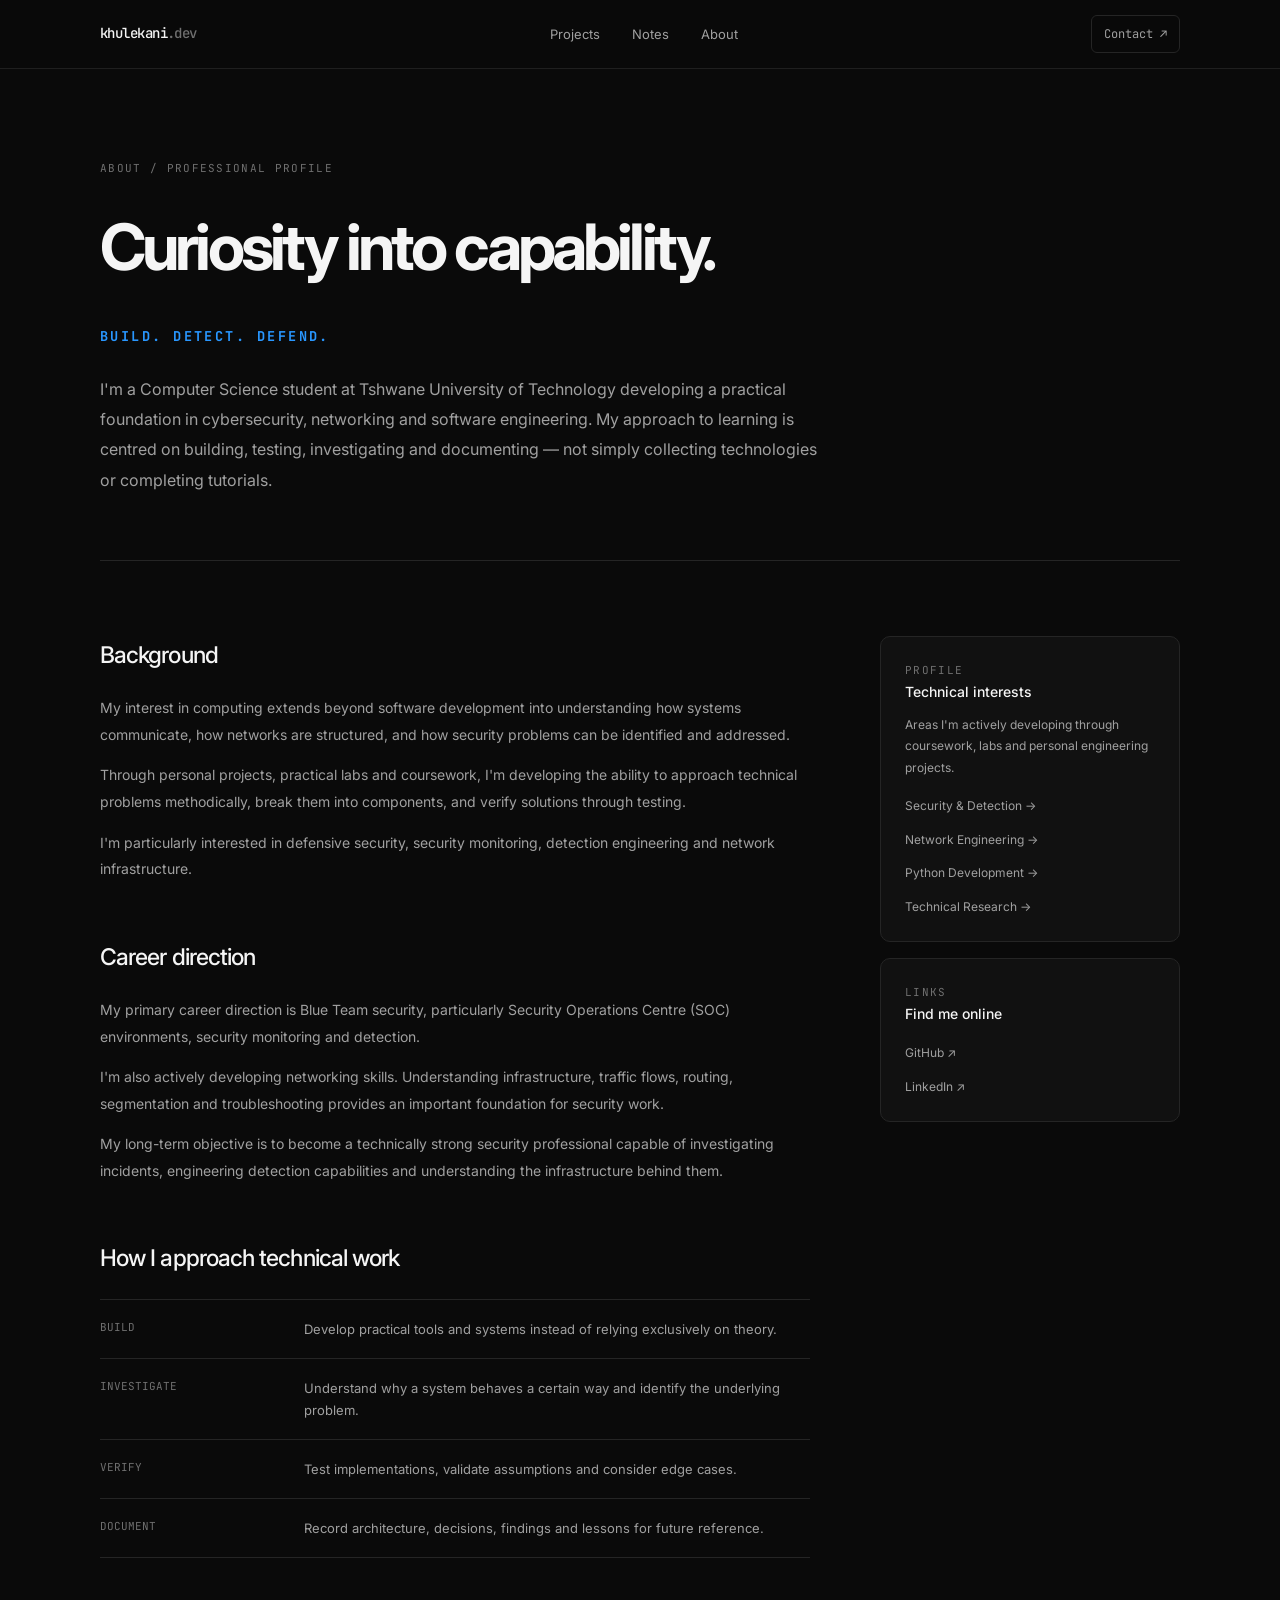
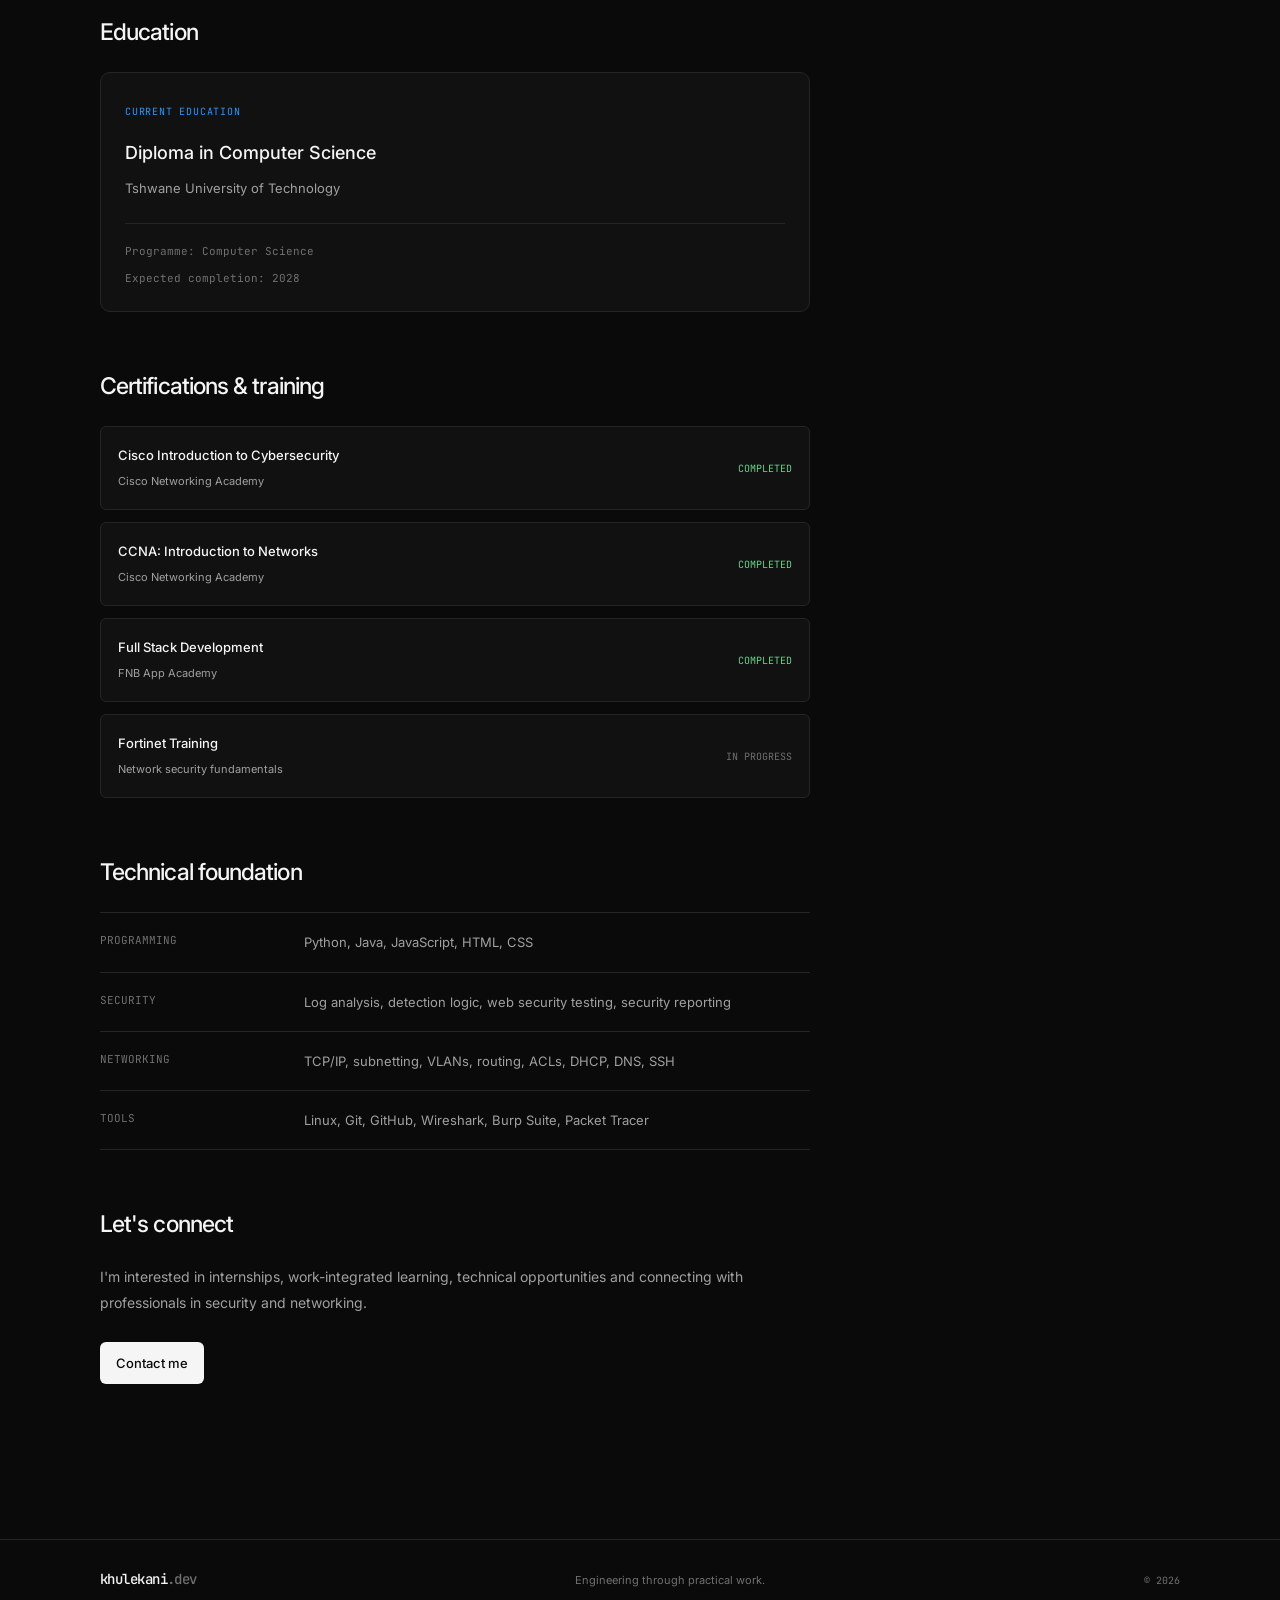
==== about.html @ 245b763f "Full first deployement" ====
<!DOCTYPE html>
<html lang="en">

<head>
    <meta charset="UTF-8">
    <meta name="viewport" content="width=device-width, initial-scale=1.0">

    <title>About | Khulekani Thabethe</title>
    <meta name="description"
        content="About Khulekani Thabethe, Computer Science student focused on cybersecurity, network engineering and software development.">

    <link rel="preconnect" href="https://fonts.googleapis.com">
    <link rel="preconnect" href="https://fonts.gstatic.com" crossorigin>

    <link
        href="https://fonts.googleapis.com/css2?family=Inter:wght@400;500;600;700&family=JetBrains+Mono:wght@400;500&display=swap"
        rel="stylesheet">

    <link rel="stylesheet" href="style.css">

    <style>
        .about-hero {
            padding: 90px 0 65px;
            border-bottom: 1px solid var(--border);
        }

        .about-hero h1 {
            margin-top: 15px;
            font-size: clamp(40px, 6vw, 64px);
            letter-spacing: -0.06em;
        }

        .about-hero .intro {
            max-width: 720px;
            margin-top: 25px;
            color: var(--text-secondary);
            font-size: 16px;
            line-height: 1.9;
        }

        .about-content {
            padding: 75px 0 100px;
        }

        .about-grid {
            display: grid;
            grid-template-columns: 1fr 300px;
            gap: 70px;
            align-items: start;
        }

        .about-main section {
            margin-bottom: 55px;
        }

        .about-main h2 {
            font-size: 23px;
            font-weight: 500;
            letter-spacing: -0.04em;
            margin-bottom: 20px;
        }

        .about-main p {
            color: var(--text-secondary);
            font-size: 14px;
            line-height: 1.9;
            margin-bottom: 14px;
        }

        .education-card {
            padding: 24px;
            border: 1px solid var(--border);
            border-radius: var(--radius-md);
            background: var(--surface);
        }

        .education-card .school-label {
            color: var(--accent);
            font-family: var(--font-mono);
            font-size: 10px;
            letter-spacing: .08em;
        }

        .education-card h3 {
            margin-top: 15px;
            font-size: 18px;
            font-weight: 500;
        }

        .education-card p {
            margin-top: 8px;
            color: var(--text-secondary);
            font-size: 13px;
        }

        .education-meta {
            display: flex;
            flex-direction: column;
            gap: 8px;
            margin-top: 22px;
            padding-top: 18px;
            border-top: 1px solid var(--border);
        }

        .education-meta span {
            font-family: var(--font-mono);
            font-size: 11px;
            color: var(--text-muted);
        }

        .profile-list {
            border-top: 1px solid var(--border);
        }

        .profile-row {
            display: grid;
            grid-template-columns: 180px 1fr;
            gap: 24px;
            padding: 18px 0;
            border-bottom: 1px solid var(--border);
        }

        .profile-row .label {
            color: var(--text-muted);
            font-family: var(--font-mono);
            font-size: 11px;
        }

        .profile-row .value {
            color: var(--text-secondary);
            font-size: 13px;
        }

        .cert-list {
            display: flex;
            flex-direction: column;
            gap: 12px;
        }

        .cert-item {
            display: flex;
            justify-content: space-between;
            align-items: center;
            gap: 20px;
            padding: 17px;
            border: 1px solid var(--border);
            border-radius: var(--radius-sm);
            background: var(--surface);
        }

        .cert-item h3 {
            font-size: 13px;
            font-weight: 500;
        }

        .cert-item p {
            margin: 5px 0 0;
            font-size: 11px;
        }

        .cert-status {
            flex-shrink: 0;
            color: var(--text-muted);
            font-family: var(--font-mono);
            font-size: 10px;
        }

        .cert-status.completed {
            color: var(--green);
        }

        .about-sidebar {
            position: sticky;
            top: 95px;
        }

        .sidebar-card {
            padding: 24px;
            border: 1px solid var(--border);
            border-radius: var(--radius-md);
            background: var(--surface);
            margin-bottom: 16px;
        }

        .sidebar-card h3 {
            font-size: 14px;
            font-weight: 500;
        }

        .sidebar-card p {
            color: var(--text-secondary);
            font-size: 12px;
            margin-top: 10px;
            line-height: 1.8;
        }

        .sidebar-links {
            display: flex;
            flex-direction: column;
            gap: 13px;
            margin-top: 18px;
        }

        .sidebar-links a {
            color: var(--text-secondary);
            font-size: 12px;
            transition: color var(--transition);
        }

        .sidebar-links a:hover {
            color: var(--accent);
        }

        .about-cta {
            margin-top: 25px;
            display: flex;
            flex-wrap: wrap;
            gap: 10px;
        }

        @media(max-width: 800px) {
            .about-grid {
                grid-template-columns: 1fr;
                gap: 40px;
            }

            .about-sidebar {
                position: static;
            }
        }

        @media(max-width: 550px) {
            .profile-row {
                grid-template-columns: 1fr;
                gap: 8px;
            }

            .cert-item {
                align-items: flex-start;
                flex-direction: column;
            }
        }
    </style>
</head>

<body>

    <header class="site-header">
        <div class="container nav-wrapper">

            <a href="index.html" class="brand">
                khulekani<span>.dev</span>
            </a>

            <nav class="nav-links">
                <a href="projects.html">Projects</a>
                <a href="notes.html">Notes</a>
                <a href="about.html">About</a>
            </nav>

            <a href="index.html#contact" class="nav-contact">
                Contact ↗
            </a>

        </div>
    </header>


    <main>

        <section class="about-hero container">

            <span class="section-label">ABOUT / PROFESSIONAL PROFILE</span>

            <h1>Curiosity into capability.</h1>
            <p class="tagline">
                BUILD. DETECT. DEFEND.
            </p>

            <p class="intro">
                I'm a Computer Science student at Tshwane University of
                Technology developing a practical foundation in cybersecurity,
                networking and software engineering.

                My approach to learning is centred on building, testing,
                investigating and documenting — not simply collecting
                technologies or completing tutorials.
            </p>

        </section>


        <section class="about-content container">

            <div class="about-grid">

                <div class="about-main">


                    <!-- Background -->
                    <section>

                        <h2>Background</h2>

                        <p>
                            My interest in computing extends beyond software
                            development into understanding how systems
                            communicate, how networks are structured,
                            and how security problems can be identified
                            and addressed.
                        </p>

                        <p>
                            Through personal projects, practical labs and
                            coursework, I'm developing the ability to approach
                            technical problems methodically, break them into
                            components, and verify solutions through testing.
                        </p>

                        <p>
                            I'm particularly interested in defensive security,
                            security monitoring, detection engineering and
                            network infrastructure.
                        </p>

                    </section>


                    <!-- Career Direction -->
                    <section>

                        <h2>Career direction</h2>

                        <p>
                            My primary career direction is Blue Team security,
                            particularly Security Operations Centre (SOC)
                            environments, security monitoring and detection.
                        </p>

                        <p>
                            I'm also actively developing networking skills.
                            Understanding infrastructure, traffic flows,
                            routing, segmentation and troubleshooting provides
                            an important foundation for security work.
                        </p>

                        <p>
                            My long-term objective is to become a technically
                            strong security professional capable of investigating
                            incidents, engineering detection capabilities and
                            understanding the infrastructure behind them.
                        </p>

                    </section>


                    <!-- Approach -->
                    <section>

                        <h2>How I approach technical work</h2>

                        <div class="profile-list">

                            <div class="profile-row">
                                <span class="label">BUILD</span>
                                <span class="value">
                                    Develop practical tools and systems
                                    instead of relying exclusively on theory.
                                </span>
                            </div>

                            <div class="profile-row">
                                <span class="label">INVESTIGATE</span>
                                <span class="value">
                                    Understand why a system behaves a certain
                                    way and identify the underlying problem.
                                </span>
                            </div>

                            <div class="profile-row">
                                <span class="label">VERIFY</span>
                                <span class="value">
                                    Test implementations, validate assumptions
                                    and consider edge cases.
                                </span>
                            </div>

                            <div class="profile-row">
                                <span class="label">DOCUMENT</span>
                                <span class="value">
                                    Record architecture, decisions, findings
                                    and lessons for future reference.
                                </span>
                            </div>

                        </div>

                    </section>


                    <!-- Education -->
                    <section>

                        <h2>Education</h2>

                        <div class="education-card">

                            <span class="school-label">CURRENT EDUCATION</span>

                            <h3>Diploma in Computer Science</h3>

                            <p>
                                Tshwane University of Technology
                            </p>

                            <div class="education-meta">
                                <span>Programme: Computer Science</span>
                                <span>Expected completion: 2028</span>
                            </div>

                        </div>

                    </section>


                    <!-- Certifications -->
                    <section>

                        <h2>Certifications & training</h2>

                        <div class="cert-list">

                            <article class="cert-item">
                                <div>
                                    <h3>Cisco Introduction to Cybersecurity</h3>
                                    <p>Cisco Networking Academy</p>
                                </div>

                                <span class="cert-status completed">
                                    COMPLETED
                                </span>
                            </article>


                            <article class="cert-item">
                                <div>
                                    <h3>CCNA: Introduction to Networks</h3>
                                    <p>Cisco Networking Academy</p>
                                </div>

                                <span class="cert-status completed">
                                    COMPLETED
                                </span>
                            </article>


                            <article class="cert-item">
                                <div>
                                    <h3>Full Stack Development</h3>
                                    <p>FNB App Academy</p>
                                </div>

                                <span class="cert-status completed">
                                    COMPLETED
                                </span>
                            </article>


                            <article class="cert-item">
                                <div>
                                    <h3>Fortinet Training</h3>
                                    <p>Network security fundamentals</p>
                                </div>

                                <span class="cert-status">
                                    IN PROGRESS
                                </span>
                            </article>

                        </div>

                    </section>


                    <!-- Technical skills -->
                    <section>

                        <h2>Technical foundation</h2>

                        <div class="profile-list">

                            <div class="profile-row">
                                <span class="label">PROGRAMMING</span>
                                <span class="value">
                                    Python, Java, JavaScript, HTML, CSS
                                </span>
                            </div>

                            <div class="profile-row">
                                <span class="label">SECURITY</span>
                                <span class="value">
                                    Log analysis, detection logic,
                                    web security testing, security reporting
                                </span>
                            </div>

                            <div class="profile-row">
                                <span class="label">NETWORKING</span>
                                <span class="value">
                                    TCP/IP, subnetting, VLANs, routing,
                                    ACLs, DHCP, DNS, SSH
                                </span>
                            </div>

                            <div class="profile-row">
                                <span class="label">TOOLS</span>
                                <span class="value">
                                    Linux, Git, GitHub, Wireshark,
                                    Burp Suite, Packet Tracer
                                </span>
                            </div>

                        </div>

                    </section>


                    <!-- CTA -->
                    <section>

                        <h2>Let's connect</h2>

                        <p>
                            I'm interested in internships, work-integrated
                            learning, technical opportunities and connecting
                            with professionals in security and networking.
                        </p>

                        <div class="about-cta">

                            <a href="index.html#contact" class="button button-primary">
                                Contact me
                            </a>

                            <!-- <a href="documents/Khulekani-Thabethe-CV.pdf" class="button button-secondary"
                                target="_blank">
                                Download CV
                            </a> -->

                        </div>

                    </section>

                </div>


                <!-- Sidebar -->
                <aside class="about-sidebar">

                    <div class="sidebar-card">

                        <span class="section-label">PROFILE</span>

                        <h3>Technical interests</h3>

                        <p>
                            Areas I'm actively developing through coursework,
                            labs and personal engineering projects.
                        </p>

                        <div class="sidebar-links">
                            <a href="projects.html">Security & Detection →</a>
                            <a href="projects.html">Network Engineering →</a>
                            <a href="projects.html">Python Development →</a>
                            <a href="notes.html">Technical Research →</a>
                        </div>

                    </div>


                    <div class="sidebar-card">

                        <span class="section-label">LINKS</span>

                        <h3>Find me online</h3>

                        <div class="sidebar-links">

                            <a href="https://github.com/love-eskom" target="_blank" rel="noopener noreferrer">
                                GitHub ↗
                            </a>

                            <a href="https://www.linkedin.com/in/gcinikhaya-thabethe-33167b274/" target="_blank"
                                rel="noopener noreferrer">
                                LinkedIn ↗
                            </a>

                        </div>

                    </div>

                </aside>

            </div>

        </section>

    </main>


    <footer class="site-footer">
        <div class="container footer-content">

            <span class="brand">
                khulekani<span>.dev</span>
            </span>

            <p>Engineering through practical work.</p>

            <span class="footer-copy">© 2026</span>

        </div>
    </footer>

</body>

</html>
---- style.css ----
/* =========================================
   01. DESIGN SYSTEM
========================================= */

:root {
    --bg: #0a0a0a;
    --surface: #111111;
    --surface-raised: #151515;

    --border: #252525;
    --border-hover: #3a3a3a;

    --text: #f5f5f5;
    --text-secondary: #a0a0a0;
    --text-muted: #707070;

    --accent: #2997ff;
    --accent-soft: rgba(41, 151, 255, 0.10);

    --green: #65d68a;

    --font-main: "Inter", sans-serif;
    --font-mono: "JetBrains Mono", monospace;

    --container: 1080px;

    --radius-sm: 6px;
    --radius-md: 10px;
    --radius-lg: 16px;

    --transition: 180ms ease;
}


/* =========================================
   02. RESET
========================================= */

* {
    margin: 0;
    padding: 0;
    box-sizing: border-box;
}

html {
    scroll-behavior: smooth;
}

body {
    background: var(--bg);
    color: var(--text);

    font-family: var(--font-main);
    font-size: 15px;
    line-height: 1.7;

    -webkit-font-smoothing: antialiased;
    -moz-osx-font-smoothing: grayscale;
}

::selection {
    background: var(--accent);
    color: white;
}

a {
    color: inherit;
    text-decoration: none;
}

button,
input,
textarea {
    font: inherit;
}

img {
    max-width: 100%;
    display: block;
}


/* =========================================
   03. UTILITIES
========================================= */

.container {
    width: min(var(--container), calc(100% - 48px));
    margin-inline: auto;
}

.section-label {
    display: block;

    color: var(--text-muted);

    font-family: var(--font-mono);
    font-size: 11px;
    letter-spacing: 0.12em;
    text-transform: uppercase;
}

.text-link {
    color: var(--text-secondary);
    font-size: 13px;

    transition: color var(--transition);
}

.text-link:hover {
    color: var(--text);
}

.section-heading {
    margin-bottom: 36px;
}

.section-heading h2 {
    margin-top: 10px;

    font-size: clamp(26px, 4vw, 34px);
    font-weight: 600;
    letter-spacing: -0.04em;
}

.section-heading-split {
    display: flex;
    align-items: flex-end;
    justify-content: space-between;
    gap: 24px;
}


/* =========================================
   04. NAVIGATION
========================================= */

.site-header {
    position: sticky;
    top: 0;
    z-index: 100;

    background: rgba(10, 10, 10, 0.88);
    backdrop-filter: blur(16px);
    -webkit-backdrop-filter: blur(16px);

    border-bottom: 1px solid rgba(37, 37, 37, 0.8);
}

.nav-wrapper {
    min-height: 68px;

    display: flex;
    align-items: center;
    justify-content: space-between;
    gap: 24px;
}

.brand {
    font-family: var(--font-mono);
    font-size: 14px;
    font-weight: 500;
    letter-spacing: -0.04em;
}

.brand span {
    color: var(--text-muted);
}

.nav-links {
    display: flex;
    align-items: center;
    gap: 32px;
}

.nav-links a {
    color: var(--text-secondary);
    font-size: 13px;

    transition: color var(--transition);
}

.nav-links a:hover {
    color: var(--text);
}

.nav-contact {
    padding: 8px 12px;

    border: 1px solid var(--border);
    border-radius: var(--radius-sm);

    color: var(--text-secondary);

    font-size: 12px;
    font-family: var(--font-mono);

    transition: all var(--transition);
}

.nav-contact span {
    margin-left: 4px;
}

.nav-contact:hover {
    color: var(--text);
    border-color: var(--border-hover);
    background: var(--surface);
}


/* =========================================
   05. HERO
========================================= */

.hero {
    padding-top: 85px;
    padding-bottom: 105px;
}

.hero-meta {
    display: flex;
    align-items: center;
    flex-wrap: wrap;
    gap: 10px;

    margin-bottom: 30px;

    color: var(--text-muted);

    font-family: var(--font-mono);
    font-size: 10px;
    letter-spacing: 0.07em;
}

.status-dot {
    width: 7px;
    height: 7px;

    border-radius: 50%;
    background: var(--green);

    box-shadow: 0 0 10px rgba(101, 214, 138, 0.25);
}

.meta-divider {
    color: #444;
}

.hero h1 {
    max-width: 900px;

    font-size: clamp(40px, 7vw, 76px);
    font-weight: 600;
    line-height: 1.12;
    letter-spacing: -0.065em;
}

.hero h1 span {
    display: block;
    color: var(--text-secondary);
}

.hero-description {
    max-width: 640px;

    margin-top: 28px;

    color: var(--text-secondary);

    font-size: 16px;
    line-height: 1.9;
}

.hero-actions {
    display: flex;
    flex-wrap: wrap;
    gap: 12px;

    margin-top: 32px;
}

.button {
    display: inline-flex;
    align-items: center;
    justify-content: center;
    gap: 10px;

    min-height: 42px;
    padding: 10px 16px;

    border-radius: var(--radius-sm);

    font-size: 13px;
    font-weight: 500;

    transition: all var(--transition);
}

.button-primary {
    background: var(--text);
    color: var(--bg);
}

.button-primary:hover {
    background: white;
    transform: translateY(-1px);
}

.button-secondary {
    background: var(--surface);
    border: 1px solid var(--border);
    color: var(--text);
}

.button-secondary:hover {
    border-color: var(--border-hover);
    background: var(--surface-raised);
}

.hero-links {
    display: flex;
    gap: 24px;

    margin-top: 30px;
}

.hero-links a {
    color: var(--text-muted);
    font-family: var(--font-mono);
    font-size: 12px;

    transition: color var(--transition);
}

.hero-links a:hover {
    color: var(--accent);
}


/* =========================================
   06. CURRENT FOCUS
========================================= */

.focus-section {
    padding: 75px 0;

    background: #0d0d0d;
    border-top: 1px solid var(--border);
    border-bottom: 1px solid var(--border);
}

.focus-grid {
    display: grid;
    grid-template-columns: repeat(3, 1fr);
    gap: 16px;
}

.focus-card {
    padding: 24px;

    border: 1px solid var(--border);
    background: var(--surface);

    border-radius: var(--radius-md);

    transition: border-color var(--transition);
}

.focus-card:hover {
    border-color: var(--border-hover);
}

.focus-number {
    color: var(--accent);

    font-family: var(--font-mono);
    font-size: 11px;
}

.focus-card h3 {
    margin-top: 20px;

    font-size: 17px;
    font-weight: 500;
    letter-spacing: -0.03em;
}

.focus-card p {
    margin-top: 10px;

    color: var(--text-secondary);

    font-size: 13px;
    line-height: 1.8;
}


/* =========================================
   07. PROJECTS
========================================= */

.projects-section {
    padding-top: 100px;
    padding-bottom: 100px;
}

.project-featured {
    padding: 32px;

    border: 1px solid var(--border);
    border-radius: var(--radius-lg);

    background: var(--surface);

    transition: border-color var(--transition);
}

.project-featured:hover {
    border-color: var(--border-hover);
}

.project-topline {
    display: flex;
    align-items: center;
    justify-content: space-between;
    flex-wrap: wrap;
    gap: 12px;
}

.project-id {
    display: flex;
    flex-wrap: wrap;
    align-items: center;
    gap: 12px;
}

.project-index {
    color: var(--text-muted);

    font-family: var(--font-mono);
    font-size: 11px;
}

.project-category {
    color: var(--accent);

    font-family: var(--font-mono);
    font-size: 10px;
    letter-spacing: 0.07em;
}

.project-status {
    padding: 5px 9px;

    border: 1px solid var(--border);
    border-radius: 4px;

    color: var(--text-muted);

    font-family: var(--font-mono);
    font-size: 10px;
}

.status-active {
    color: var(--green);
    border-color: rgba(101, 214, 138, 0.2);
    background: rgba(101, 214, 138, 0.04);
}

.project-featured h3 {
    margin-top: 28px;

    font-size: 30px;
    font-weight: 600;
    letter-spacing: -0.05em;
}

.project-subtitle {
    margin-top: 6px;

    color: var(--text-secondary);
    font-size: 14px;
}

.project-description {
    max-width: 750px;

    margin-top: 20px;

    color: var(--text-secondary);
    font-size: 14px;
    line-height: 1.9;
}


/* Architecture pipeline */

.architecture {
    margin-top: 32px;
    padding: 22px;

    border: 1px solid var(--border);
    border-radius: var(--radius-md);

    background: var(--bg);
}

.architecture-label {
    color: var(--text-muted);

    font-family: var(--font-mono);
    font-size: 10px;
    letter-spacing: 0.1em;
}

.pipeline {
    display: flex;
    align-items: center;
    justify-content: space-between;
    gap: 10px;

    margin-top: 18px;
}

.pipeline-node {
    flex: 1;
    min-width: 0;

    padding: 14px 10px;

    border: 1px solid var(--border);
    border-radius: var(--radius-sm);

    background: var(--surface);

    text-align: center;
}

.pipeline-node small {
    display: block;

    color: var(--text-muted);

    font-family: var(--font-mono);
    font-size: 9px;
}

.pipeline-node strong {
    display: block;
    margin-top: 5px;

    font-size: 11px;
    font-weight: 500;
}

.pipeline-highlight {
    border-color: rgba(41, 151, 255, 0.35);
    background: var(--accent-soft);
}

.pipeline-highlight strong {
    color: var(--accent);
}

.pipeline-arrow {
    color: var(--text-muted);
    font-size: 12px;
}


/* Project footer */

.project-footer {
    display: flex;
    align-items: center;
    justify-content: space-between;
    flex-wrap: wrap;
    gap: 20px;

    margin-top: 26px;
    padding-top: 22px;

    border-top: 1px solid var(--border);
}


/* Project tags */

.tech-stack {
    display: flex;
    flex-wrap: wrap;
    gap: 8px;
}

.tech-stack span {
    padding: 5px 9px;

    border: 1px solid var(--border);
    border-radius: 4px;

    color: var(--text-secondary);

    font-family: var(--font-mono);
    font-size: 10px;
}


/* Project link */

.project-link {
    display: inline-flex;
    align-items: center;
    gap: 8px;

    color: var(--text-secondary);

    font-size: 12px;
    font-weight: 500;

    transition: color var(--transition);
}

.project-link:hover {
    color: var(--accent);
}


/* Project grid */

.project-grid {
    display: grid;
    grid-template-columns: repeat(2, 1fr);
    gap: 16px;

    margin-top: 16px;
}

.project-card {
    display: flex;
    flex-direction: column;

    min-height: 310px;
    padding: 26px;

    border: 1px solid var(--border);
    border-radius: var(--radius-md);

    background: var(--surface);

    transition:
        border-color var(--transition),
        transform var(--transition);
}

.project-card:hover {
    border-color: var(--border-hover);
    transform: translateY(-2px);
}

.project-card h3 {
    margin-top: 24px;

    font-size: 20px;
    font-weight: 500;
    letter-spacing: -0.04em;
}

.project-card p {
    margin-top: 12px;

    color: var(--text-secondary);

    font-size: 13px;
    line-height: 1.8;
}

.project-card .tech-stack {
    margin-top: auto;
    padding-top: 24px;
}

.project-card .project-link {
    margin-top: 22px;
}

.project-card-more {
    justify-content: space-between;

    background:
        radial-gradient(circle at top right,
            rgba(41, 151, 255, 0.07),
            transparent 50%),
        var(--surface);
}

.project-card-more h3 {
    margin-top: 16px;
}

.project-card-more p {
    max-width: 350px;
}


/* =========================================
   08. EXPERTISE
========================================= */

.expertise-section {
    padding: 85px 0;

    border-top: 1px solid var(--border);
    border-bottom: 1px solid var(--border);

    background: #0d0d0d;
}

.expertise-list {
    border-top: 1px solid var(--border);
}

.expertise-row {
    display: grid;
    grid-template-columns: 220px 1fr;
    gap: 40px;

    padding: 28px 0;

    border-bottom: 1px solid var(--border);
}

.expertise-title {
    display: flex;
    align-items: center;
    gap: 14px;
}

.expertise-title span {
    color: var(--text-muted);

    font-family: var(--font-mono);
    font-size: 11px;
}

.expertise-title h3 {
    font-size: 16px;
    font-weight: 500;
}

.expertise-items {
    display: flex;
    flex-wrap: wrap;
    gap: 10px;
}

.expertise-items span {
    padding: 7px 11px;

    border: 1px solid var(--border);
    border-radius: 5px;

    color: var(--text-secondary);

    font-size: 12px;
}


/* =========================================
   09. NOTES
========================================= */

.notes-section {
    padding-top: 100px;
    padding-bottom: 100px;
}

.notes-list {
    border-top: 1px solid var(--border);
}

.note-item {
    display: flex;
    align-items: center;
    justify-content: space-between;
    gap: 24px;

    padding: 28px 0;

    border-bottom: 1px solid var(--border);
}

.note-category {
    color: var(--text-muted);

    font-family: var(--font-mono);
    font-size: 10px;
    letter-spacing: 0.08em;
}

.note-item h3 {
    margin-top: 10px;

    font-size: 17px;
    font-weight: 500;
    letter-spacing: -0.025em;

    transition: color var(--transition);
}

.note-item p {
    margin-top: 6px;

    color: var(--text-secondary);
    font-size: 13px;
}

.note-arrow {
    color: var(--text-muted);
    font-size: 18px;

    transition: all var(--transition);
}

.note-item:hover h3 {
    color: var(--accent);
}

.note-item:hover .note-arrow {
    color: var(--accent);
    transform: translate(3px, -3px);
}


/* =========================================
   10. CONTACT
========================================= */

.contact-section {
    padding-bottom: 80px;
}

.contact-panel {
    display: flex;
    align-items: center;
    justify-content: space-between;
    gap: 40px;

    padding: 40px;

    border: 1px solid var(--border);
    border-radius: var(--radius-lg);

    background:
        radial-gradient(circle at top right,
            rgba(41, 151, 255, 0.06),
            transparent 45%),
        var(--surface);
}

.contact-panel h2 {
    max-width: 600px;

    margin-top: 16px;

    font-size: clamp(27px, 4vw, 38px);
    font-weight: 600;
    letter-spacing: -0.05em;
    line-height: 1.25;
}

.contact-panel h2 span {
    color: var(--text-secondary);
}

.contact-panel p {
    max-width: 500px;

    margin-top: 14px;

    color: var(--text-secondary);
    font-size: 13px;
    line-height: 1.9;
}

.contact-actions {
    display: flex;
    flex-wrap: wrap;
    gap: 10px;
}


/* =========================================
   11. FOOTER
========================================= */

.site-footer {
    border-top: 1px solid var(--border);
}

.footer-content {
    min-height: 80px;

    display: flex;
    align-items: center;
    justify-content: space-between;
    flex-wrap: wrap;
    gap: 16px;
}

.footer-content p {
    color: var(--text-muted);
    font-size: 11px;
}

.footer-copy {
    color: var(--text-muted);

    font-family: var(--font-mono);
    font-size: 10px;
}


/* =========================================
   12. RESPONSIVE
========================================= */

@media (max-width: 800px) {

    .hero {
        padding-top: 90px;
        padding-bottom: 80px;
    }

    .focus-grid {
        grid-template-columns: 1fr;
    }

    .project-grid {
        grid-template-columns: 1fr;
    }

    .expertise-row {
        grid-template-columns: 1fr;
        gap: 20px;
    }

    .contact-panel {
        flex-direction: column;
        align-items: flex-start;
    }

    .pipeline {
        overflow-x: auto;
        justify-content: flex-start;

        padding-bottom: 8px;
    }

    .pipeline-node {
        flex: 0 0 110px;
    }

    .pipeline-arrow {
        flex: 0 0 auto;
    }

}


@media (max-width: 600px) {

    .container {
        width: calc(100% - 32px);
    }

    .nav-wrapper {
        min-height: 62px;
        gap: 12px;
    }

    .nav-links {
        gap: 16px;
    }

    .nav-links a {
        font-size: 11px;
    }

    .nav-contact {
        display: none;
    }

    .hero {
        padding-top: 75px;
        padding-bottom: 70px;
    }

    .hero h1 {
        font-size: 43px;
    }

    .hero-description {
        font-size: 14px;
    }

    .hero-meta {
        font-size: 9px;
        gap: 7px;
    }

    .section-heading-split {
        align-items: flex-start;
        flex-direction: column;
        gap: 12px;
    }

    .project-featured {
        padding: 20px;
    }

    .project-featured h3 {
        font-size: 25px;
    }

    .architecture {
        padding: 14px;
    }

    .project-footer {
        align-items: flex-start;
        flex-direction: column;
    }

    .project-card {
        min-height: 280px;
        padding: 22px;
    }

    .expertise-row {
        padding: 24px 0;
    }

    .note-item {
        align-items: flex-start;
    }

    .note-item h3 {
        font-size: 15px;
    }

    .contact-panel {
        padding: 24px;
    }

    .contact-actions {
        width: 100%;
    }

    .footer-content {
        padding: 20px 0;
        flex-direction: column;
        align-items: flex-start;
    }

}

/* =========================================
   CONTACT FORM
========================================= */

.contact-panel-form {
    display: grid;
    grid-template-columns: 0.9fr 1.1fr;
    align-items: start;
    gap: 55px;
}

.contact-intro h2 {
    max-width: 450px;
    margin-top: 16px;

    font-size: clamp(27px, 4vw, 38px);
    font-weight: 600;
    letter-spacing: -0.05em;
    line-height: 1.25;
}

.contact-intro h2 span {
    color: var(--text-secondary);
}

.contact-intro p {
    max-width: 430px;
    margin-top: 16px;

    color: var(--text-secondary);
    font-size: 13px;
    line-height: 1.9;
}

.contact-direct-links {
    display: flex;
    gap: 20px;
    margin-top: 24px;
}

.contact-direct-links a {
    color: var(--text-muted);
    font-family: var(--font-mono);
    font-size: 11px;

    transition: color var(--transition);
}

.contact-direct-links a:hover {
    color: var(--accent);
}


/* Form */

.contact-form {
    display: flex;
    flex-direction: column;
    gap: 18px;
}

.form-group {
    display: flex;
    flex-direction: column;
    gap: 8px;
}

.form-group label {
    color: var(--text-secondary);
    font-size: 12px;
}

.form-group input,
.form-group textarea {
    width: 100%;

    padding: 12px 14px;

    border: 1px solid var(--border);
    border-radius: var(--radius-sm);

    background: var(--bg);
    color: var(--text);

    font-family: var(--font-main);
    font-size: 13px;

    outline: none;

    transition:
        border-color var(--transition),
        background var(--transition);
}

.form-group input::placeholder,
.form-group textarea::placeholder {
    color: #555;
}

.form-group input:focus,
.form-group textarea:focus {
    border-color: var(--accent);
    background: #0d0d0d;
}

.form-group textarea {
    resize: vertical;
    min-height: 130px;
}

.form-submit {
    width: fit-content;
    border: none;
    cursor: pointer;
}

.form-note {
    color: var(--text-muted);
    font-size: 10px;
    line-height: 1.6;
}

.honeypot {
    display: none !important;
}


/* Responsive contact form */

@media(max-width: 800px) {

    .contact-panel-form {
        grid-template-columns: 1fr;
        gap: 35px;
    }

}

@media(max-width: 600px) {

    .contact-form {
        width: 100%;
    }

    .form-submit {
        width: 100%;
    }

}

.tagline {
    font-family: var(--font-mono);
    font-size: 0.85rem;
    font-weight: 700;
    letter-spacing: 0.18em;
    color: var(--accent);
    margin-top: 1.5rem;
}
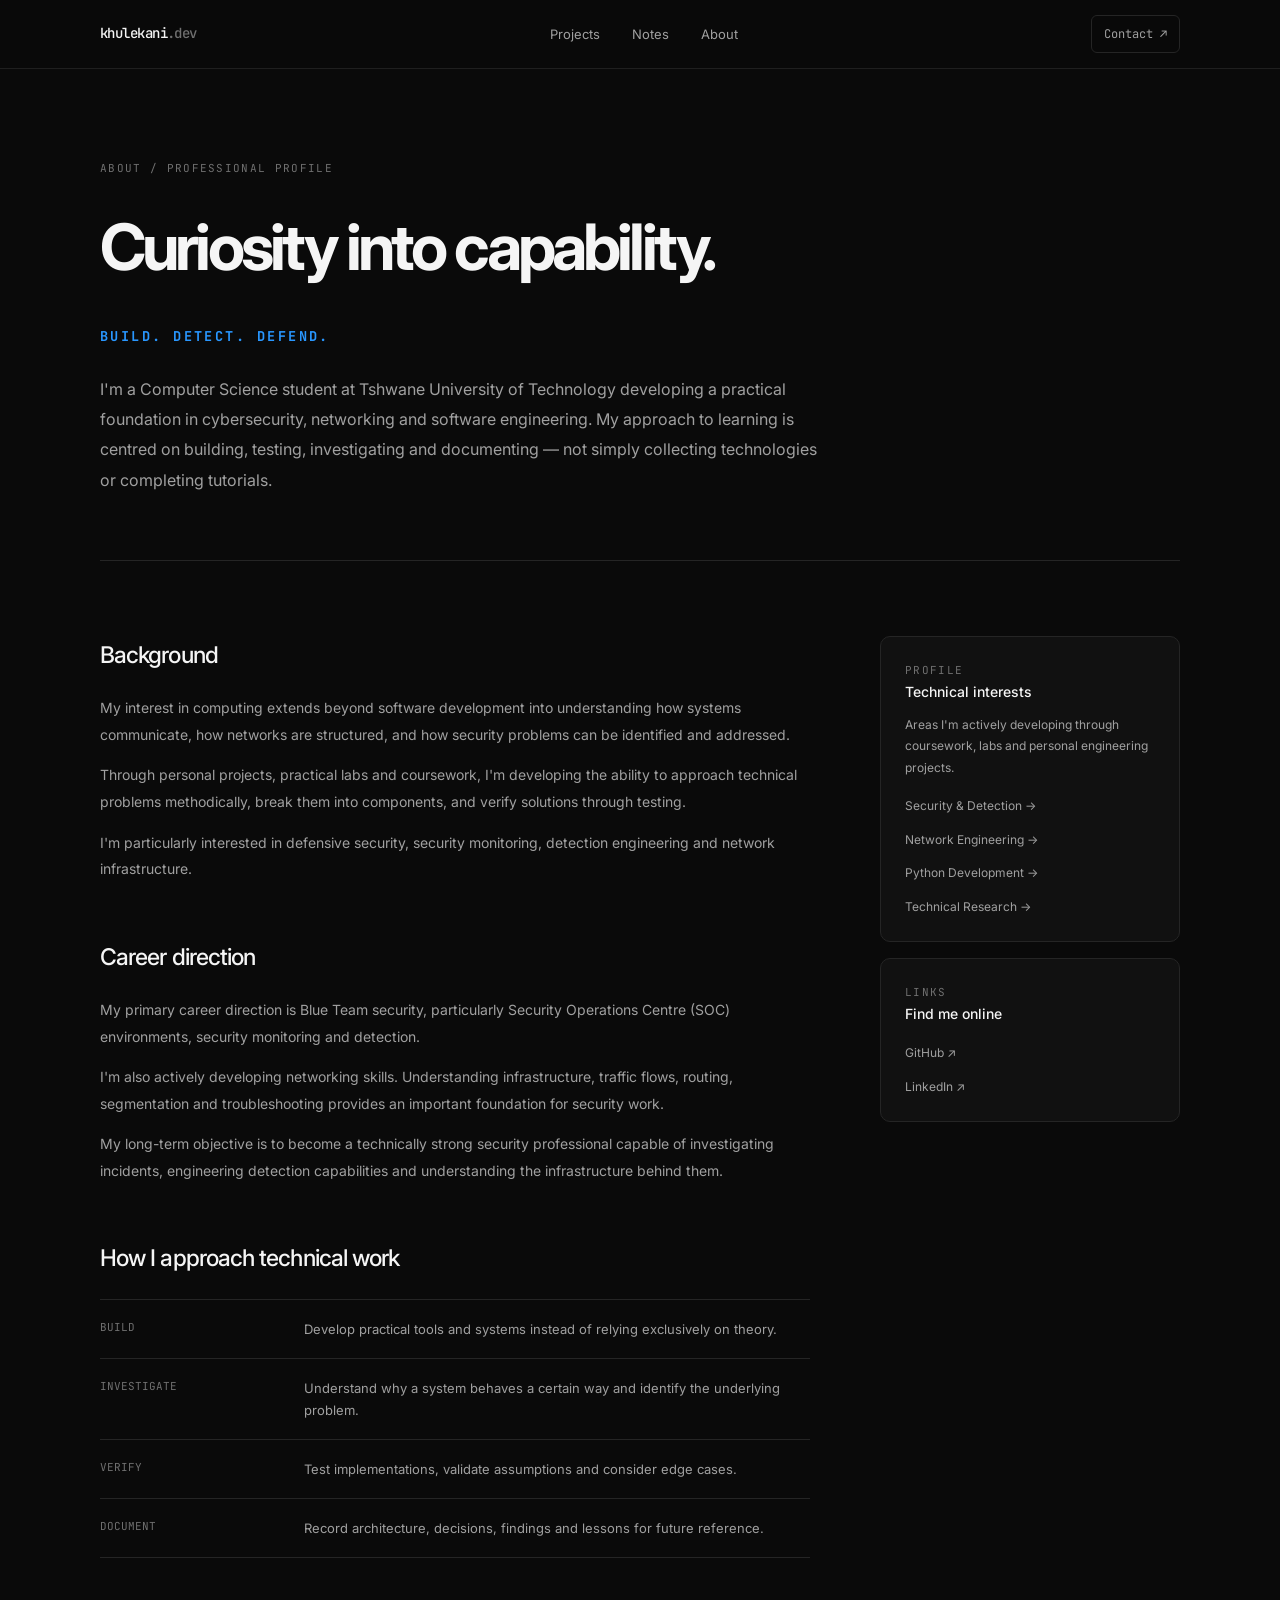
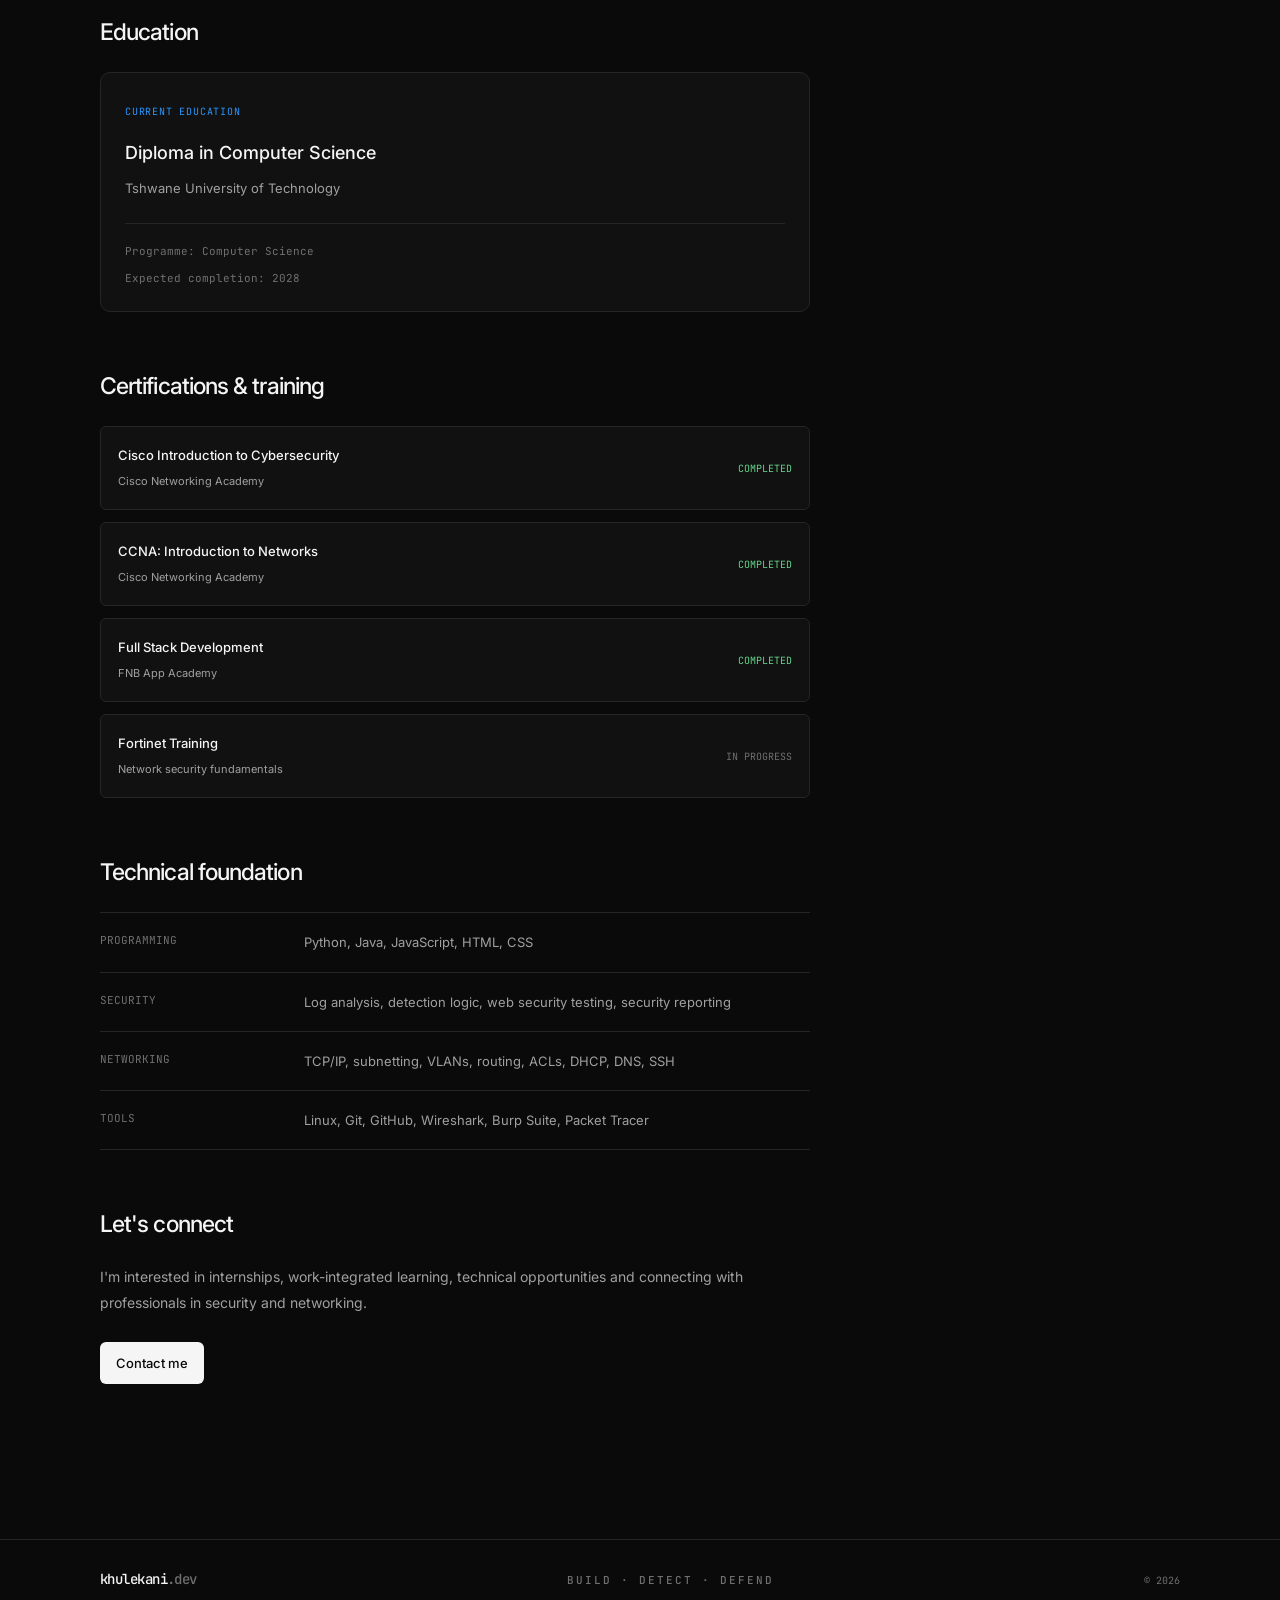
==== commit dd5f6823: "(Fix): Footer scalling and taglines" ====
--- a/about.html
+++ b/about.html
@@ -16,7 +16,8 @@
         href="https://fonts.googleapis.com/css2?family=Inter:wght@400;500;600;700&family=JetBrains+Mono:wght@400;500&display=swap"
         rel="stylesheet">
 
-    <link rel="stylesheet" href="style.css">
+    <link rel="stylesheet" href="assets/css/style.css">
+    <link rel="stylesheet" href="assets/css/about.css" />
 
     <style>
         .about-hero {
@@ -610,15 +611,9 @@
 
     <footer class="site-footer">
         <div class="container footer-content">
-
-            <span class="brand">
-                khulekani<span>.dev</span>
-            </span>
-
-            <p>Engineering through practical work.</p>
-
-            <span class="footer-copy">© 2026</span>
-
+            <a href="index.html" class="brand">khulekani<span>.dev</span></a>
+            <p class="tagline">BUILD &middot; DETECT &middot; DEFEND</p>
+            <span class="footer-copy">&copy; 2026</span>
         </div>
     </footer>
 
--- a/assets/css/style.css
+++ b/assets/css/style.css
@@ -0,0 +1,336 @@
+/* =========================================
+   01. DESIGN SYSTEM
+========================================= */
+
+:root {
+    --bg: #0a0a0a;
+    --surface: #111111;
+    --surface-raised: #151515;
+
+    --border: #252525;
+    --border-hover: #3a3a3a;
+
+    --text: #f5f5f5;
+    --text-secondary: #a0a0a0;
+    --text-muted: #707070;
+
+    --accent: #2997ff;
+    --accent-soft: rgba(41, 151, 255, 0.10);
+
+    --green: #65d68a;
+
+    --font-main: "Inter", sans-serif;
+    --font-mono: "JetBrains Mono", monospace;
+
+    --container: 1080px;
+
+    --radius-sm: 6px;
+    --radius-md: 10px;
+    --radius-lg: 16px;
+
+    --transition: 180ms ease;
+}
+
+
+/* =========================================
+   02. RESET
+========================================= */
+
+* {
+    margin: 0;
+    padding: 0;
+    box-sizing: border-box;
+}
+
+html {
+    scroll-behavior: smooth;
+}
+
+body {
+    background: var(--bg);
+    color: var(--text);
+
+    font-family: var(--font-main);
+    font-size: 15px;
+    line-height: 1.7;
+
+    -webkit-font-smoothing: antialiased;
+    -moz-osx-font-smoothing: grayscale;
+}
+
+::selection {
+    background: var(--accent);
+    color: white;
+}
+
+a {
+    color: inherit;
+    text-decoration: none;
+}
+
+button,
+input,
+textarea {
+    font: inherit;
+}
+
+img {
+    max-width: 100%;
+    display: block;
+}
+
+
+/* =========================================
+   03. UTILITIES & BUTTONS
+========================================= */
+
+.container {
+    width: min(var(--container), calc(100% - 48px));
+    margin-inline: auto;
+}
+
+.section-label {
+    display: block;
+
+    color: var(--text-muted);
+
+    font-family: var(--font-mono);
+    font-size: 11px;
+    letter-spacing: 0.12em;
+    text-transform: uppercase;
+}
+
+.text-link {
+    color: var(--text-secondary);
+    font-size: 13px;
+
+    transition: color var(--transition);
+}
+
+.text-link:hover {
+    color: var(--text);
+}
+
+.section-heading {
+    margin-bottom: 36px;
+}
+
+.section-heading h2 {
+    margin-top: 10px;
+
+    font-size: clamp(26px, 4vw, 34px);
+    font-weight: 600;
+    letter-spacing: -0.04em;
+}
+
+.section-heading-split {
+    display: flex;
+    align-items: flex-end;
+    justify-content: space-between;
+    gap: 24px;
+}
+
+.button {
+    display: inline-flex;
+    align-items: center;
+    justify-content: center;
+    gap: 10px;
+
+    min-height: 42px;
+    padding: 10px 16px;
+
+    border-radius: var(--radius-sm);
+
+    font-size: 13px;
+    font-weight: 500;
+
+    transition: all var(--transition);
+}
+
+.button-primary {
+    background: var(--text);
+    color: var(--bg);
+}
+
+.button-primary:hover {
+    background: white;
+    transform: translateY(-1px);
+}
+
+.button-secondary {
+    background: var(--surface);
+    border: 1px solid var(--border);
+    color: var(--text);
+}
+
+.button-secondary:hover {
+    border-color: var(--border-hover);
+    background: var(--surface-raised);
+}
+
+.tagline {
+    font-family: var(--font-mono);
+    font-size: 0.85rem;
+    font-weight: 700;
+    letter-spacing: 0.18em;
+    color: var(--accent);
+    margin-top: 1.5rem;
+}
+
+
+/* =========================================
+   04. NAVIGATION
+========================================= */
+
+.site-header {
+    position: sticky;
+    top: 0;
+    z-index: 100;
+
+    background: rgba(10, 10, 10, 0.88);
+    backdrop-filter: blur(16px);
+    -webkit-backdrop-filter: blur(16px);
+
+    border-bottom: 1px solid rgba(37, 37, 37, 0.8);
+}
+
+.nav-wrapper {
+    min-height: 68px;
+
+    display: flex;
+    align-items: center;
+    justify-content: space-between;
+    gap: 24px;
+}
+
+.brand {
+    font-family: var(--font-mono);
+    font-size: 14px;
+    font-weight: 500;
+    letter-spacing: -0.04em;
+}
+
+.brand span {
+    color: var(--text-muted);
+}
+
+.nav-links {
+    display: flex;
+    align-items: center;
+    gap: 32px;
+}
+
+.nav-links a {
+    color: var(--text-secondary);
+    font-size: 13px;
+
+    transition: color var(--transition);
+}
+
+.nav-links a:hover {
+    color: var(--text);
+}
+
+.nav-contact {
+    padding: 8px 12px;
+
+    border: 1px solid var(--border);
+    border-radius: var(--radius-sm);
+
+    color: var(--text-secondary);
+
+    font-size: 12px;
+    font-family: var(--font-mono);
+
+    transition: all var(--transition);
+}
+
+.nav-contact span {
+    margin-left: 4px;
+}
+
+.nav-contact:hover {
+    color: var(--text);
+    border-color: var(--border-hover);
+    background: var(--surface);
+}
+
+
+/* =========================================
+   05. FOOTER
+========================================= */
+
+.site-footer {
+    border-top: 1px solid var(--border);
+}
+
+.footer-content {
+    min-height: 80px;
+
+    display: flex;
+    align-items: center;
+    justify-content: space-between;
+    flex-wrap: wrap;
+    gap: 16px;
+}
+
+.footer-content p {
+    color: var(--text-muted);
+    font-size: 11px;
+}
+
+.site-footer .tagline {
+    margin-top: 0;
+    color: var(--text-muted);
+    font-size: 11px;
+    font-weight: 500;
+}
+
+.footer-copy {
+    color: var(--text-muted);
+
+    font-family: var(--font-mono);
+    font-size: 10px;
+}
+
+
+/* =========================================
+   06. RESPONSIVE (CORE)
+========================================= */
+
+@media (max-width: 600px) {
+
+    .container {
+        width: calc(100% - 32px);
+    }
+
+    .nav-wrapper {
+        min-height: 62px;
+        gap: 12px;
+    }
+
+    .nav-links {
+        gap: 16px;
+    }
+
+    .nav-links a {
+        font-size: 11px;
+    }
+
+    .nav-contact {
+        display: none;
+    }
+
+    .section-heading-split {
+        align-items: flex-start;
+        flex-direction: column;
+        gap: 12px;
+    }
+
+    .footer-content {
+        padding: 20px 0;
+        flex-direction: column;
+        align-items: flex-start;
+    }
+
+}
--- a/assets/css/about.css
+++ b/assets/css/about.css
@@ -0,0 +1,215 @@
+/* =========================================
+   01. CONTACT SECTION & CTA PANEL
+========================================= */
+
+.contact-section {
+    padding-bottom: 80px;
+}
+
+.contact-panel {
+    display: flex;
+    align-items: center;
+    justify-content: space-between;
+    gap: 40px;
+
+    padding: 40px;
+
+    border: 1px solid var(--border);
+    border-radius: var(--radius-lg);
+
+    background:
+        radial-gradient(circle at top right,
+            rgba(41, 151, 255, 0.06),
+            transparent 45%),
+        var(--surface);
+}
+
+.contact-panel h2 {
+    max-width: 600px;
+
+    margin-top: 16px;
+
+    font-size: clamp(27px, 4vw, 38px);
+    font-weight: 600;
+    letter-spacing: -0.05em;
+    line-height: 1.25;
+}
+
+.contact-panel h2 span {
+    color: var(--text-secondary);
+}
+
+.contact-panel p {
+    max-width: 500px;
+
+    margin-top: 14px;
+
+    color: var(--text-secondary);
+    font-size: 13px;
+    line-height: 1.9;
+}
+
+.contact-actions {
+    display: flex;
+    flex-wrap: wrap;
+    gap: 10px;
+}
+
+
+/* =========================================
+   02. CONTACT FORM & INTRO
+========================================= */
+
+.contact-panel-form {
+    display: grid;
+    grid-template-columns: 0.9fr 1.1fr;
+    align-items: start;
+    gap: 55px;
+}
+
+.contact-intro h2 {
+    max-width: 450px;
+    margin-top: 16px;
+
+    font-size: clamp(27px, 4vw, 38px);
+    font-weight: 600;
+    letter-spacing: -0.05em;
+    line-height: 1.25;
+}
+
+.contact-intro h2 span {
+    color: var(--text-secondary);
+}
+
+.contact-intro p {
+    max-width: 430px;
+    margin-top: 16px;
+
+    color: var(--text-secondary);
+    font-size: 13px;
+    line-height: 1.9;
+}
+
+.contact-direct-links {
+    display: flex;
+    gap: 20px;
+    margin-top: 24px;
+}
+
+.contact-direct-links a {
+    color: var(--text-muted);
+    font-family: var(--font-mono);
+    font-size: 11px;
+
+    transition: color var(--transition);
+}
+
+.contact-direct-links a:hover {
+    color: var(--accent);
+}
+
+.contact-form {
+    display: flex;
+    flex-direction: column;
+    gap: 18px;
+}
+
+.form-group {
+    display: flex;
+    flex-direction: column;
+    gap: 8px;
+}
+
+.form-group label {
+    color: var(--text-secondary);
+    font-size: 12px;
+}
+
+.form-group input,
+.form-group textarea {
+    width: 100%;
+
+    padding: 12px 14px;
+
+    border: 1px solid var(--border);
+    border-radius: var(--radius-sm);
+
+    background: var(--bg);
+    color: var(--text);
+
+    font-family: var(--font-main);
+    font-size: 13px;
+
+    outline: none;
+
+    transition:
+        border-color var(--transition),
+        background var(--transition);
+}
+
+.form-group input::placeholder,
+.form-group textarea::placeholder {
+    color: #555;
+}
+
+.form-group input:focus,
+.form-group textarea:focus {
+    border-color: var(--accent);
+    background: #0d0d0d;
+}
+
+.form-group textarea {
+    resize: vertical;
+    min-height: 130px;
+}
+
+.form-submit {
+    width: fit-content;
+    border: none;
+    cursor: pointer;
+}
+
+.form-note {
+    color: var(--text-muted);
+    font-size: 10px;
+    line-height: 1.6;
+}
+
+.honeypot {
+    display: none !important;
+}
+
+
+/* =========================================
+   03. RESPONSIVE (ABOUT & CONTACT)
+========================================= */
+
+@media (max-width: 800px) {
+    .contact-panel {
+        flex-direction: column;
+        align-items: flex-start;
+    }
+
+    .contact-panel-form {
+        grid-template-columns: 1fr;
+        gap: 35px;
+    }
+}
+
+@media (max-width: 600px) {
+    .contact-panel {
+        padding: 24px;
+    }
+
+    .contact-actions {
+        width: 100%;
+    }
+
+    .contact-form {
+        width: 100%;
+    }
+
+    .form-submit {
+        width: 100%;
+    }
+}
